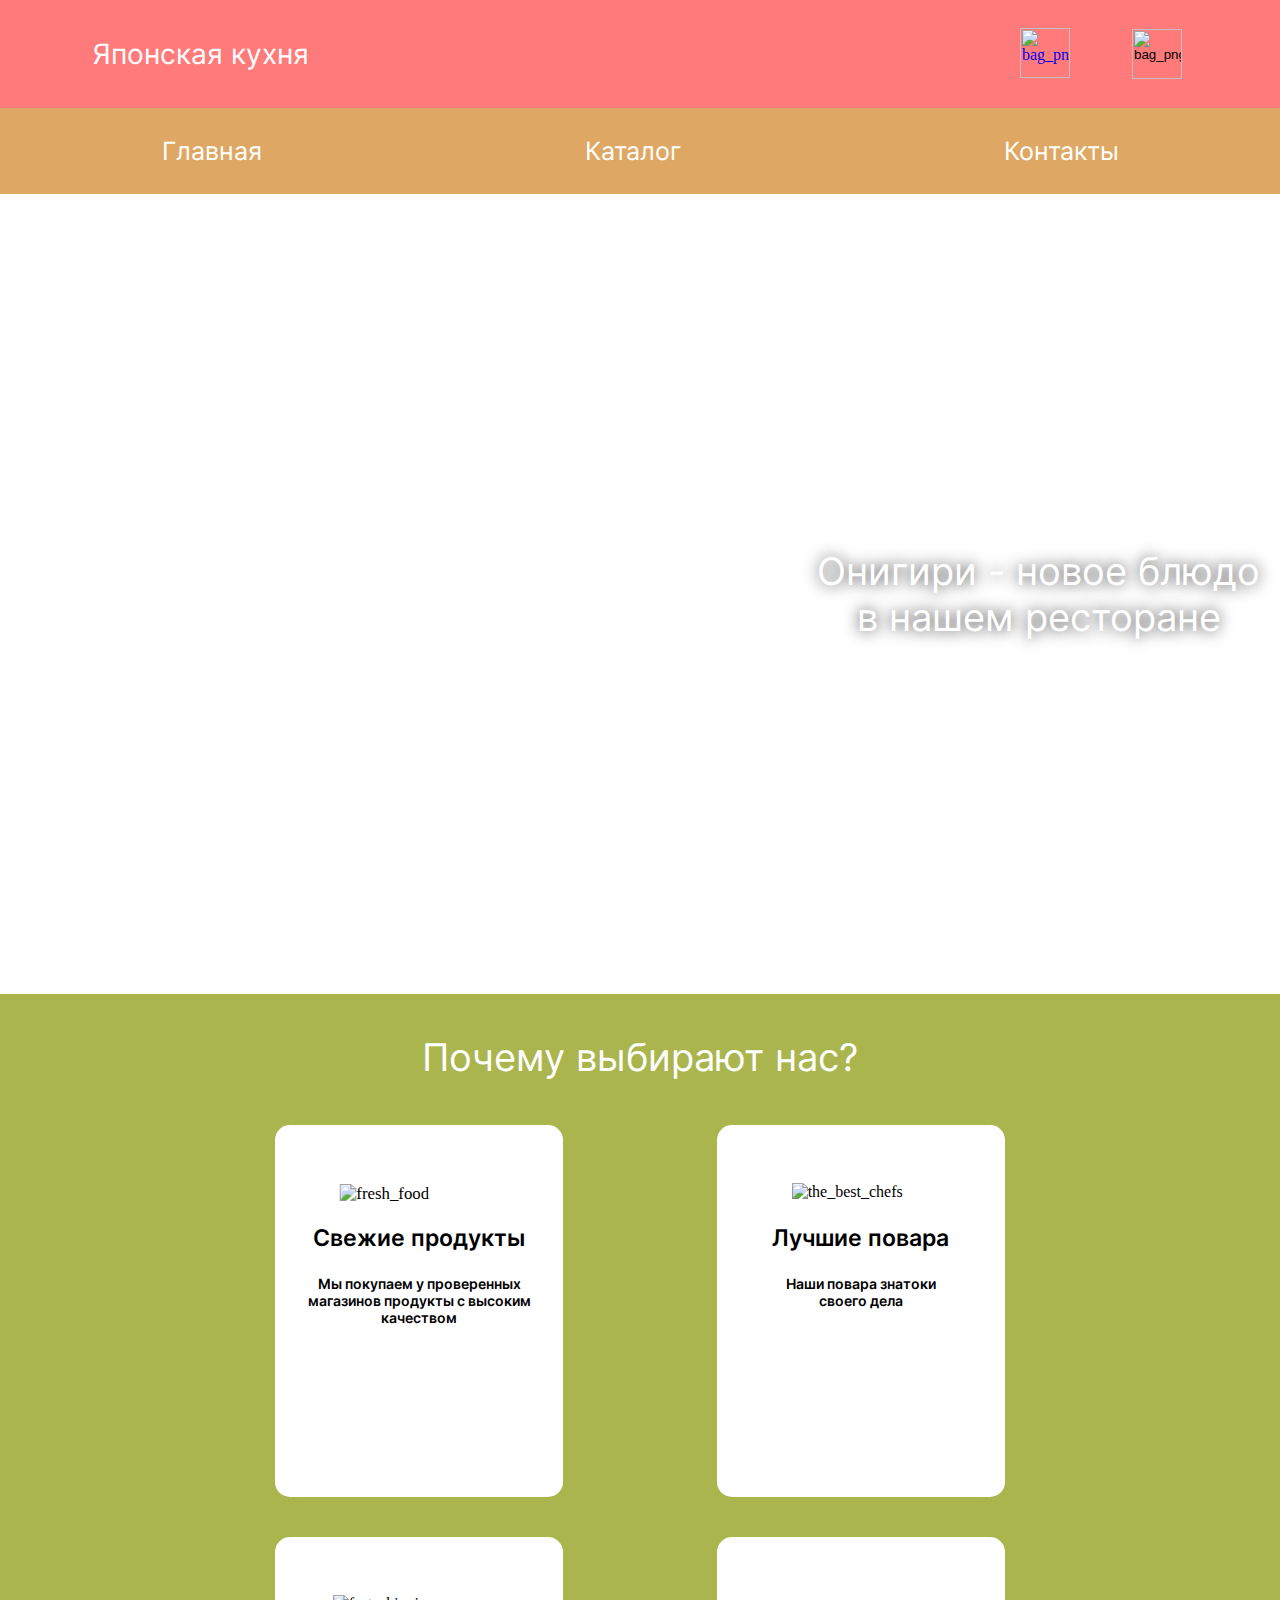
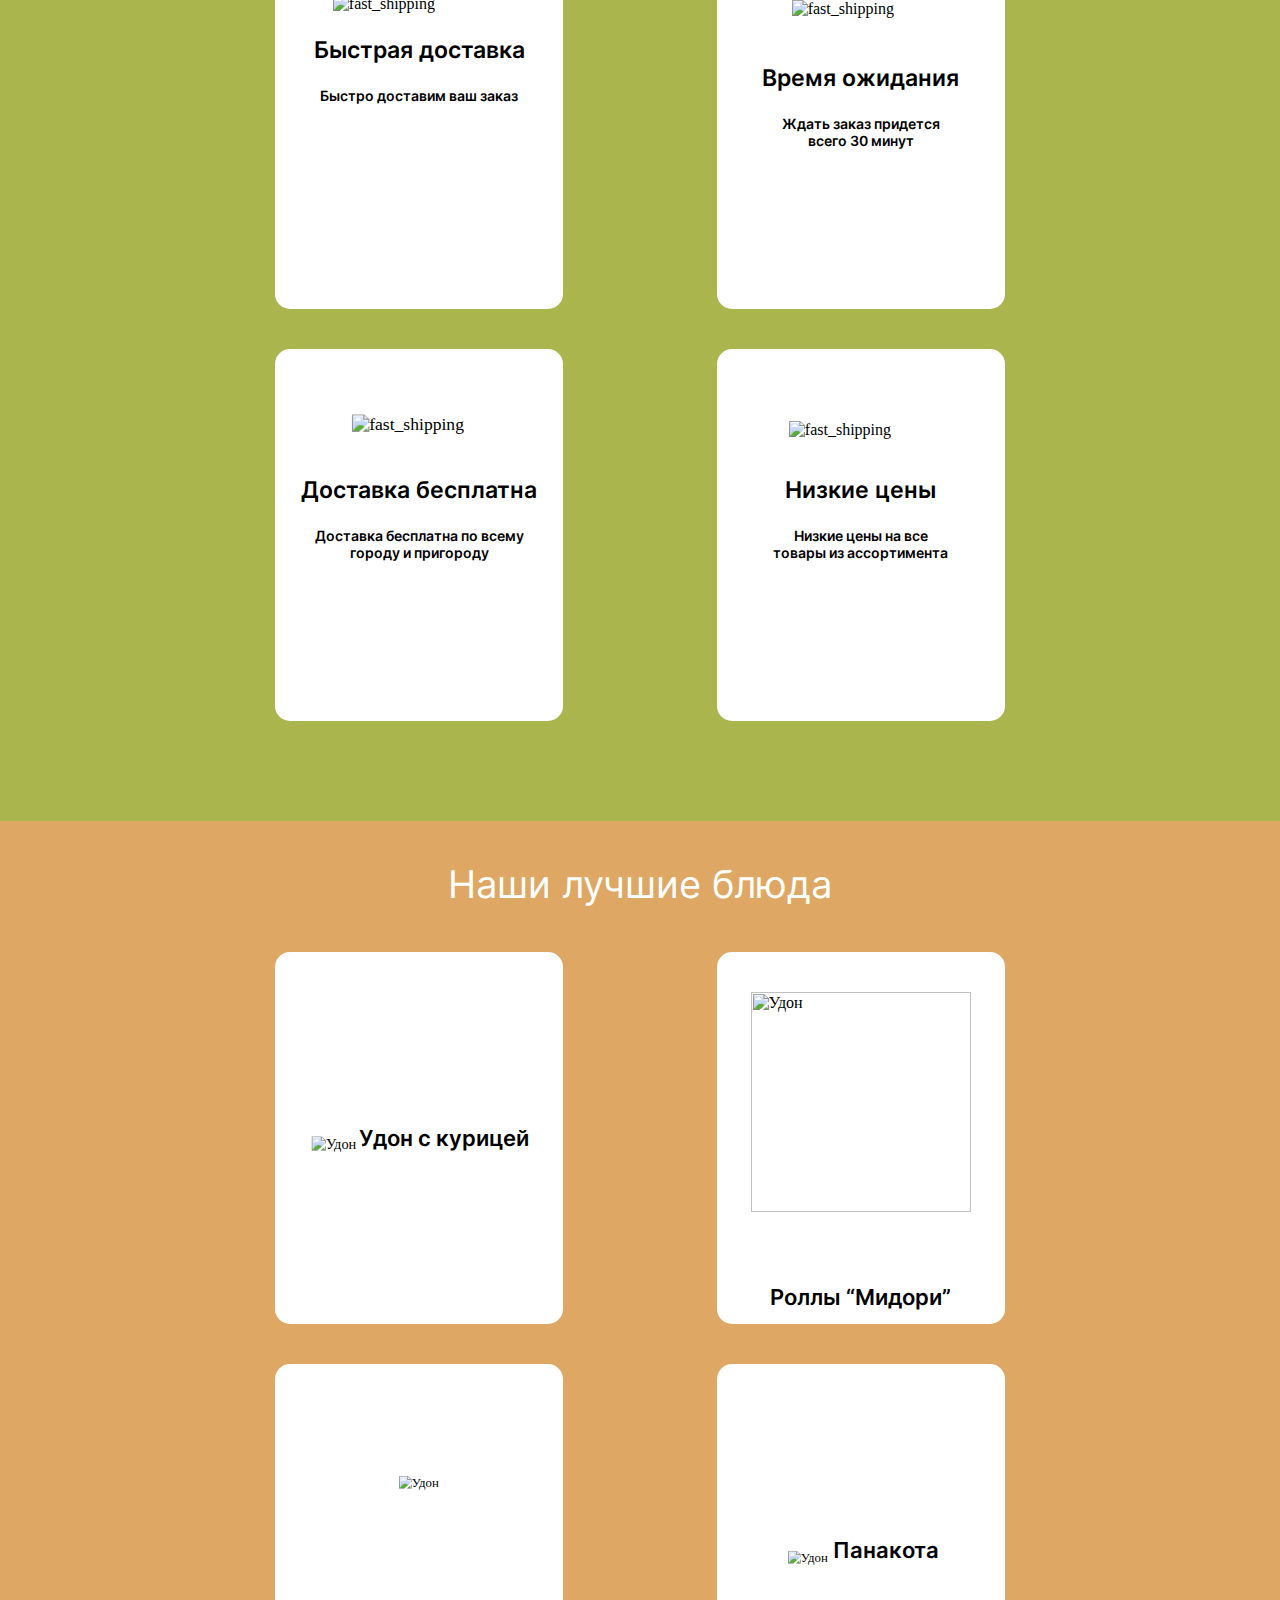
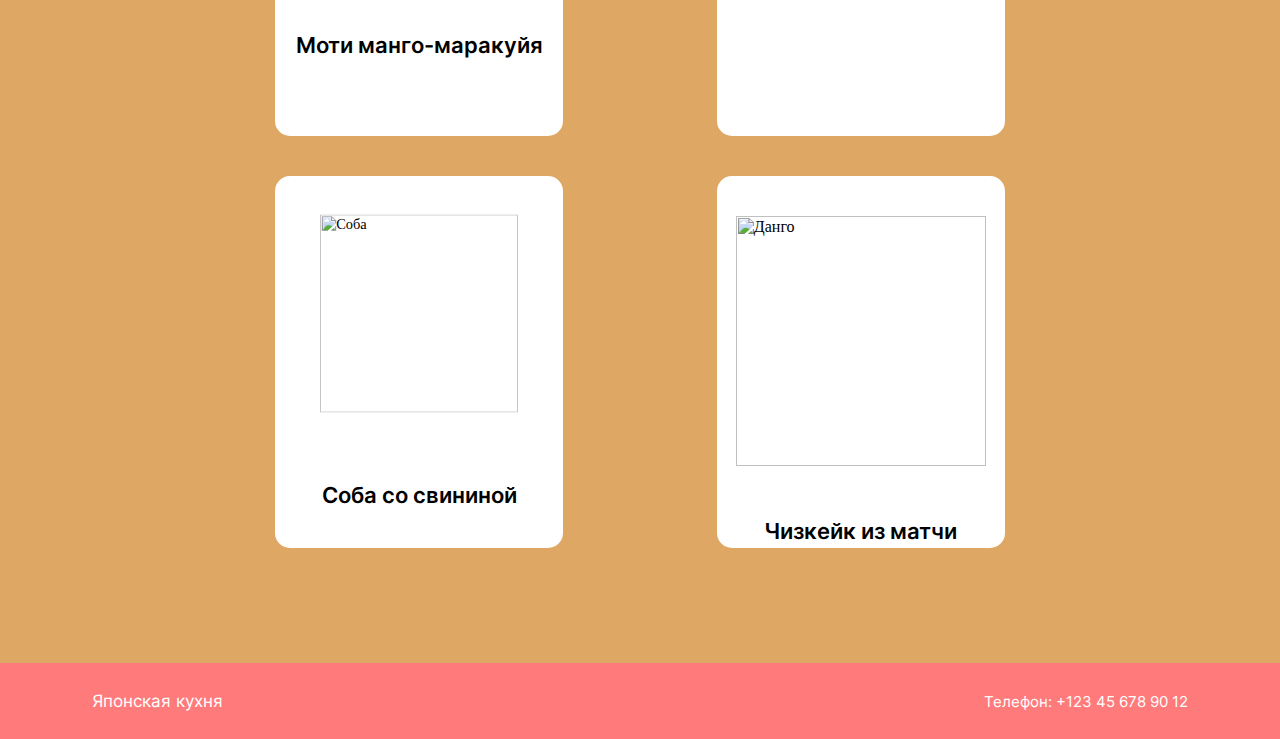
==== index.html @ 6968b6cb "Add files via upload" ====
<html lang="ru">

<head>
    <meta charset="UTF-8">
    <meta name="viewport" content="width=device-width, initial-scale=1">
    <title>Главная</title>
    <link rel="stylesheet" href="index.css">
    <link rel="stylesheet" href="header.css">
    <link rel="stylesheet" href="footer.css">
    <link rel="stylesheet" href="slider.css">
    <link rel="stylesheet" href="fonts.css">
    <link rel="stylesheet" href="lists.css">
    <link rel="stylesheet" href="login.css">
    <link rel="shortcut icon" href="Images/Logotip.png">
</head>

<body>
    <header>
        <div class="shapka">
            <div class="header_left">
                <p>Японская кухня</p>
            </div>
            <div class="header_right" id="head_right">
                <a href="basket.html"><img src="Images/Header/bag.png" alt="bag_png"></a>
                <button id="open" onclick="window.Okno.showModal()"><img src="Images/Header/avatar.png" alt="bag_png"></button>
            </div>
        </div>
    </header>

    <dialog id="Okno">
        <div class="dialog">
            <p class="heading">Авторизация</p>
            <p class="text">Имя</p>
            <input type="text" id="name">
            <p class="text">Телефон</p>
            <input type="tel" id="phone" maxlength="13">
            <p class="text">Адрес</p>
            <input type="text" id="address">
            <button class="log" id="log_in">Авторизоваться</button>
            <button class="exit" id="exit" onclick="window.Okno.close()">Закрыть</button>
        </div>
    </dialog>

    <dialog id="Login">
        <div class="dialog2">
            <p class="heading">Ваши данные</p>
            <p class="text">Имя</p>
            <input type="text" id="user_name" disabled>
            <p class="text">Телефон</p>
            <input type="tel" id="user_phone" disabled>
            <p class="text">Адрес</p>
            <input type="text" id="user_address" disabled>
            <button class="log" id="unlog">Выйти из аккаунта</button>
            <button class="exit" onclick="window.Login.close()">Закрыть</button>
        </div>
    </dialog>

    <section class="lists">
        <a href="index.html">Главная</a>
        <a href="catalog.html">Каталог</a>
        <a href="contacts.html">Контакты</a>
    </section>

    <section class="section_one">
        <div class="div_background">
            <p>Онигири - новое блюдо <br> в нашем ресторане</p>
        </div>
    </section>

    <section class="section_two">
        <div class="why_we">
            <p>Почему выбирают нас?</p>
        </div>
        <div class="quality">
            <div class="fresh_food">
                <img src="Images/Main/fresh food.png" alt="fresh_food">
                <p class="h">Свежие продукты</p>
                <p class="description">Мы покупаем у проверенных <br> магазинов продукты с высоким <br> качеством </p>
            </div>
            <div class="the_best_chefs">
                <img src="Images/Main/the best chefs.png" alt="the_best_chefs">
                <p class="h">Лучшие повара</p>
                <p class="description">Наши повара знатоки <br> своего дела</p>
            </div>
            <div class="fast_shipping">
                <img src="Images/Main/fast shipping.png" alt="fast_shipping">
                <p class="h">Быстрая доставка</p>
                <p class="description">Быстро доставим ваш заказ</p>
            </div>
            <div class="time">
                <img src="Images/Main/time.png" alt="fast_shipping">
                <p class="h">Время ожидания</p>
                <p class="description">Ждать заказ придется <br>всего 30 минут</p>
            </div>
            <div class="free">
                <img src="Images/Main/free.png" alt="fast_shipping">
                <p class="h">Доставка бесплатна</p>
                <p class="description">Доставка бесплатна по всему <br> городу и пригороду</p>
            </div>
            <div class="money">
                <img src="Images/Main/money.png" alt="fast_shipping">
                <p class="h">Низкие цены</p>
                <p class="description">Низкие цены на все <br> товары из ассортимента</p>
            </div>
        </div>
    </section>

    <section class="section_three">
        <div class="the_best_dishes">
            <p>Наши лучшие блюда</p>
        </div>
        <div class="menu">
            <div class="div">
                <div class="udon">
                    <img src="Images/Catalog/Udon/2.png" alt="Удон">
                    <p>Удон с курицей</p>
                </div>
                <div class="rolls">
                    <img src="Images/Catalog/Sushi/1.png" alt="Удон">
                    <p>Роллы “Мидори”</p>
                </div>
                <div class="moti">
                    <img src="Images/Catalog/Desserts/2.png" alt="Удон">
                    <p>Моти манго-маракуйя</p>
                </div>
                <div class="panakota">
                    <img src="Images/Catalog/Desserts/6.png" alt="Удон">
                    <p>Панакота</p>
                </div>
                <div class="soba">
                    <img src="Images/Catalog/Soba/3.png" alt="Соба">
                    <p>Соба со свининой</p>
                </div>
                <div class="dango">
                    <img src="Images/Catalog/Desserts/1.png" alt="Данго">
                    <p>Чизкейк из матчи</p>
                </div>
            </div>
        </div>
    </section>

    <footer>
        <div class="podval">
            <div class="footer_left">
                <p>Японская кухня</p>
            </div>
            <div class="footer_right">
                <p>Телефон: +123 45 678 90 12</p>
            </div>
        </div>
    </footer>

    <script src="login.js"></script>
</body>

</html>
---- index.css ----
body {
    margin: 0%;
}

.section_one {
    width: auto;
    height: auto;
}

.div_background {
    background: url(Images/Main/First\ photo.jpg);
    background-size: cover;
    background-repeat: no-repeat;
    background-position: center;
    height: 800px;
    display: flex;
    justify-content: end;
    align-items: center;
    p {
        margin: 20px;
        padding-right: 90px;
        color: white;
        font-size: 38px;
        font-family: Inter-Regular;
        text-align: center;
        text-shadow: 0px 0px 15px rgb(44, 44, 44);
    }
}

.section_two {
    background: #AAB54E;
    width: auto;
    height: auto;
    display: grid;
}

.why_we {
    p {
        margin: 20px;
        padding-top: 20px;
        color: white;
        font-size: 38px;
        font-family: Inter-Regular;
        text-align: center;
    }
}

.quality {
    margin: auto;
    width: 69%;
    flex-shrink: 0;
    display: flex;
    align-items: center;
    flex-wrap: wrap;
    justify-content: space-around;
    padding-bottom: 80px;
    padding-top: 5px;
    div {
        margin: 20px;
        width: 288px;
        height: 372px;
        flex-shrink: 0;
        border-radius: 15px;
        background: #FFF;
        .h {
            text-align: center;
            font-size: 23px;
            font-family: Inter-SemoBold;
        }
        .description {
            text-align: center;
            font-size: 14px;
            font-family: Inter-SemoBold;
        }
    }
}

.fresh_food {
    img {
        padding-left: 22.6%;
        padding-top: 20%;
        transform: scale(1.05);
    }
}

.the_best_chefs {
    img {
        padding-left: 26%;
        padding-top: 20%;
        transform: scale(1);
    }
}

.fast_shipping {
    img {
        padding-left: 20%;
        padding-top: 20%;
        transform: scale(1);
    }
}

.time {
    img {
        padding-left: 26%;
        padding-top: 22%;
        transform: scale(1);
    }
    .h {
        padding-top: 8%;
    }
}

.free {
    img {
        padding-left: 27%;
        padding-top: 22%;
        transform: scale(1.1);
    }
    .h {
        padding-top: 8%;
    }
}

.money {
    img {
        padding-left: 25%;
        padding-top: 25%;
        transform: scale(1);
    }
    .h {
        padding-top: 5%;
    }
}

.section_three {
    background: #DEA864;
    width: auto;
    height: auto;
    display: grid;
}

.the_best_dishes {
    p {
        margin: 20px;
        padding-top: 20px;
        color: white;
        font-size: 38px;
        font-family: Inter-Regular;
        text-align: center;
    }
}

.menu {
    margin: auto;
    width: 69%;
    padding-bottom: 80px;
    padding-top: 5px;
}

.div {
    flex-shrink: 0;
    display: flex;
    align-items: center;
    flex-wrap: wrap;
    justify-content: space-around;
    padding-bottom: 15px;
    div {
        margin: 20px;
        width: 288px;
        height: 372px;
        flex-shrink: 0;
        border-radius: 15px;
        background: #FFF;
        display: flex;
        align-items: center;
        flex-wrap: wrap;
        justify-content: center;
    }
    p {
        color: #000;
        font-size: 22px;
        font-family: Inter-SemoBold;
        text-align: center;
        font-weight: 500px;
    }
}

.udon {
    img {
        transform: scale(0.9);
        padding-top: 5%;
    }
}

.rolls {
    img {
        width: 220px;
        padding-bottom: 50px;
        padding-top: 40px;
    }
}

.moti {
    img {
        transform: scale(0.8);
        padding-top: 60px;
    }
}

.panakota {
    img {
        transform: scale(0.8);
        padding-top: 20px;
    }
}

.soba {
    img {
        transform: scale(0.9);
        padding-top: 10px;
        width: 220px;
    }
}

.dango {
    img {
        width: 250px;
        padding-bottom: 30px;
        padding-top: 40px;
    }
}

.sushi {
    img {
        transform: scale(0.8);
        padding-top: 50px;
    }
}

@media screen and (min-width: 320px) and (max-width: 1800px) {
    .div_background {
        p {
            padding-right: 0px;
        }
    }
}

@media screen and (min-width:1920px) {
    .div,
    .quality {
        display: grid;
        grid-template-columns: repeat(3, 290px);
        justify-content: space-around;
        padding-bottom: 15px;
        flex-wrap: wrap;
    }
}
---- header.css ----
header{
    background: #FF7B7B;
    width: auto;
    height: auto;
    display: flex;
    flex-shrink: 0;
    justify-content: center;
    align-items: center;
}
.shapka{
    width: 90%;
    display: flex;
    flex-shrink: 0;
    button{
        background-color: transparent;
        border: none;
        outline-style: none;
    }
}
.header_left{
    margin: auto;
    display: flex;
    flex-shrink: 0;
    width: 50%;
    justify-content: start;
    p{
        margin: 20px;
        color: white;
        font-size: 28px;
        font-family: Inter-Regular;
        padding: 8px;
    }
}
.header_right{
    width: 50%;
    margin: auto;
    display: flex;
    flex-shrink: 0;
    justify-content: end;
    img{
        width: 50px;
        height: 50px;
        padding: 8px;
        margin: 20px;
    }
}
---- footer.css ----
footer{
    background: #FF7B7B;
    width: auto;
    height: auto;
    display: flex;
    flex-shrink: 0;
    justify-content: center;
    align-items: center;
}
.podval{
    width: 90%;
    display: flex;
    flex-shrink: 0;
}
.footer_left{
    margin: auto;
    display: flex;
    flex-shrink: 0;
    width: 50%;
    justify-content: start;
    p{
        margin: 20px;
        color: white;
        font-size: 17px;
        font-family: Inter-Regular;
        padding: 8px;
    }
}
.footer_right{
    margin: auto;
    display: flex;
    flex-shrink: 0;
    width: 50%;
    justify-content: end;
    p{
        margin: 20px;
        color: white;
        font-size: 15px;
        font-family: Inter-Regular;
        padding: 8px;
    }
}
---- slider.css ----
::-webkit-scrollbar {
    width: 19px;
}

::-webkit-scrollbar-track {
    background: #ffffff;
}

::-webkit-scrollbar-thumb {
    background: #b9b9b9;
}

::-webkit-scrollbar-thumb:active {
    background: #949494;
}
---- fonts.css ----
@font-face {
    font-family: Inter-Regular;
    src: url(Fonts/Inter-Regular.ttf);
}
@font-face {
    font-family: Inter-SemoBold;
    src: url(Fonts/Inter-SemiBold.ttf);
}
---- lists.css ----
.lists{
    margin: auto;
    display: flex;
    flex-shrink: 0;
    justify-content: space-around;
    background-color: DEA864;
    a{
        margin: 20px;
        color: white;
        font-size: 25px;
        font-family: Inter-Regular;
        padding: 8px;
        text-decoration: none;
    } 
}
---- login.css ----
dialog{
    padding: 0px;
    border: none;
    background-color: transparent;
    outline-style: none;
}
.dialog{
    width: 350px;
    height: 450px;
    display: flex;
    flex-wrap: wrap;
    flex-direction: column;
    justify-content: center;
    align-content: center;
    align-items: center;
    border: none;
    border-radius: 20px;
    background: #FF7B7B;
    input{
        border: none;
        border-radius: 5px;
        width: 250px;
        height: 30px;
        text-align: justify;
        outline-style: none;

        color: black;
        background-color: white;
        font-family: Inter-SemoBold;
        font-size: 12px;
        padding-left: 8px;
    }
}

.dialog2{
    width: 350px;
    height: 450px;
    display: flex;
    flex-wrap: wrap;
    flex-direction: column;
    justify-content: center;
    align-content: center;
    align-items: center;
    border: none;
    border-radius: 20px;
    background: #AAB54E;

    input:disabled{
        border: none;
        border-radius: 5px;
        width: 250px;
        height: 30px;
        text-align: justify;
        outline-style: none;

        color: black;
        background-color: white;
        font-family: Inter-SemoBold;
        font-size: 12px;
        padding-left: 8px;
    }
}

.heading{
    color: white;
    font-size: 28px;
    font-family: Inter-Regular;
    margin: 10px;
}
.text{
    text-align: center;
    color: white;
    font-size: 12.5px;
    font-family: Inter-SemoBold;
    margin: 15px;
}
.log{
    width: 150px;
    height: 35px;
    border-radius: 8px;
    background-color: white;
    border: none;
    color: black;
    font-size: 11.5px;
    font-family: Inter-SemoBold;
    margin: 20px;
    outline-style: none;
}
.log:active{
    background-color: rgb(214, 214, 214);
}
.exit{
    width: 80px;
    height: 35px;
    border-radius: 8px;
    background-color: white;
    border: none;
    color: black;
    font-size: 11.5px;
    font-family: Inter-SemoBold;
    outline-style: none;
}
.exit:active{
    background-color: rgb(214, 214, 214);
}
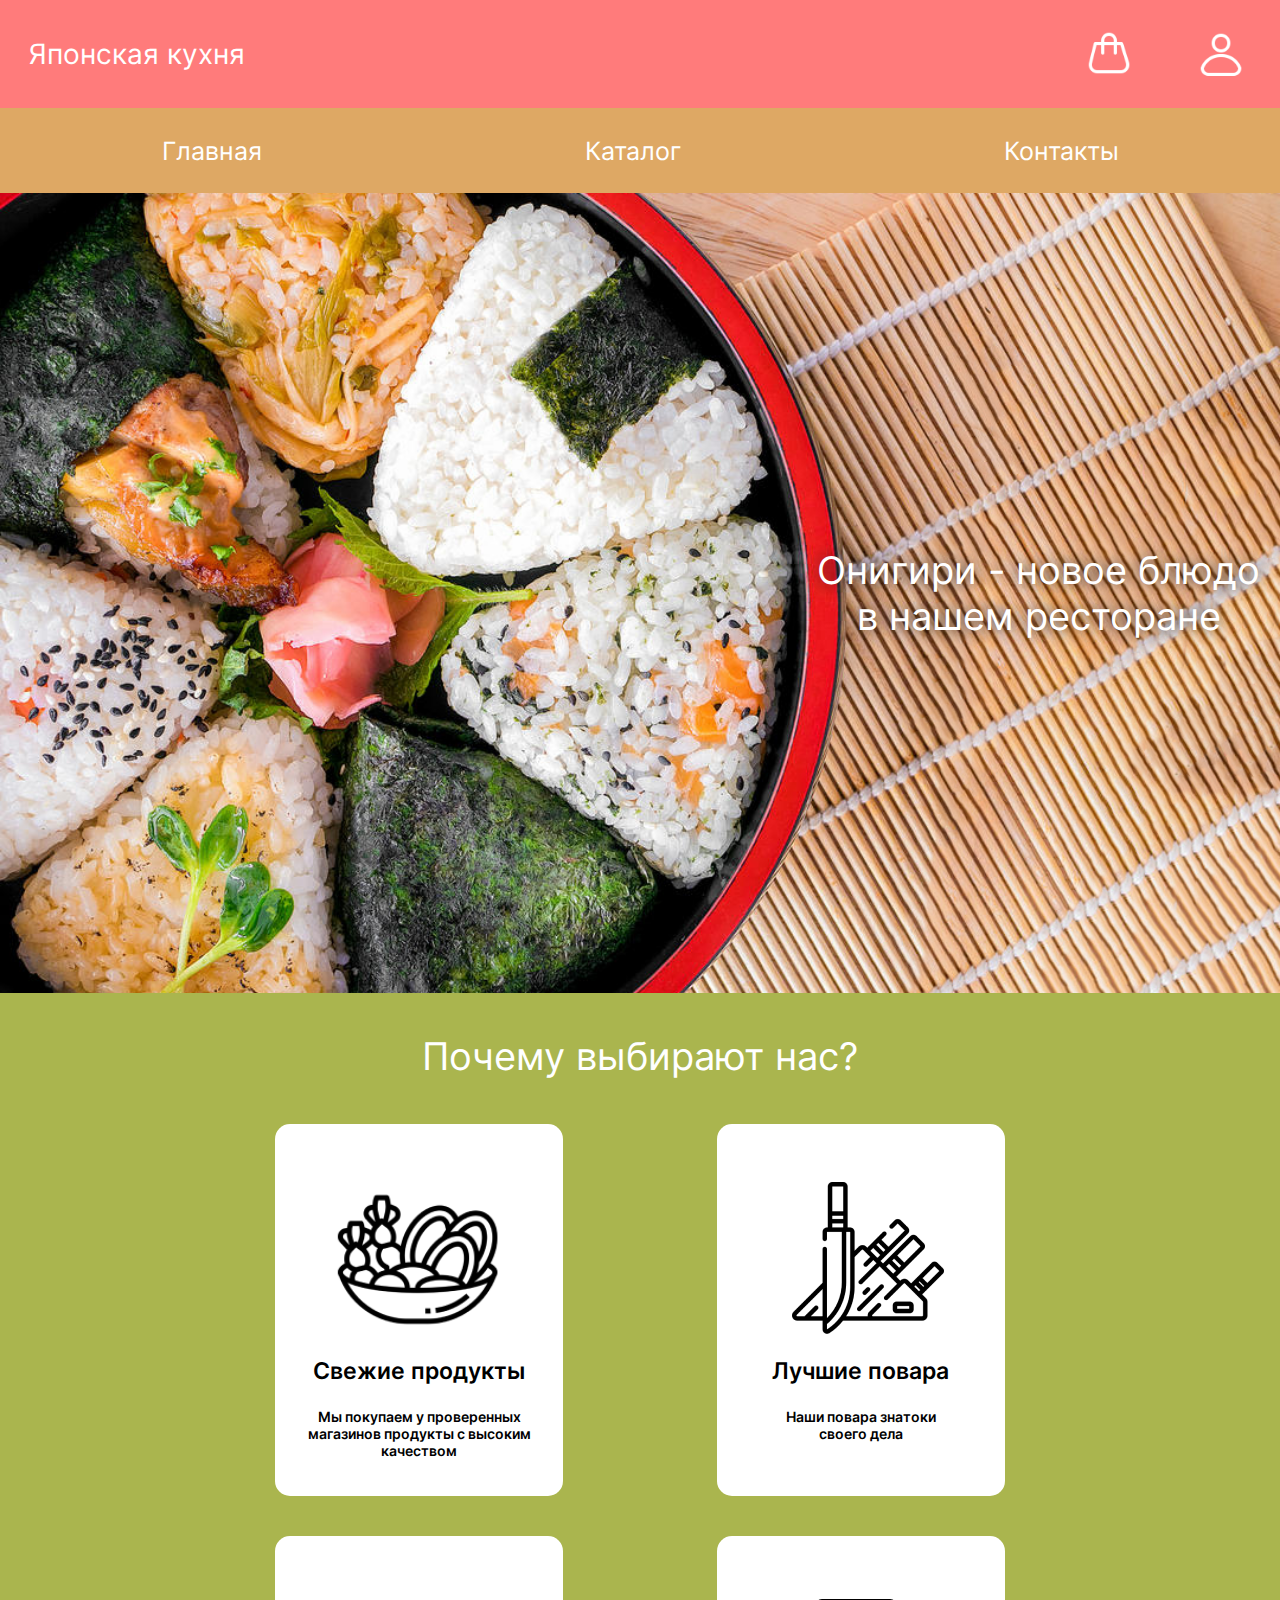
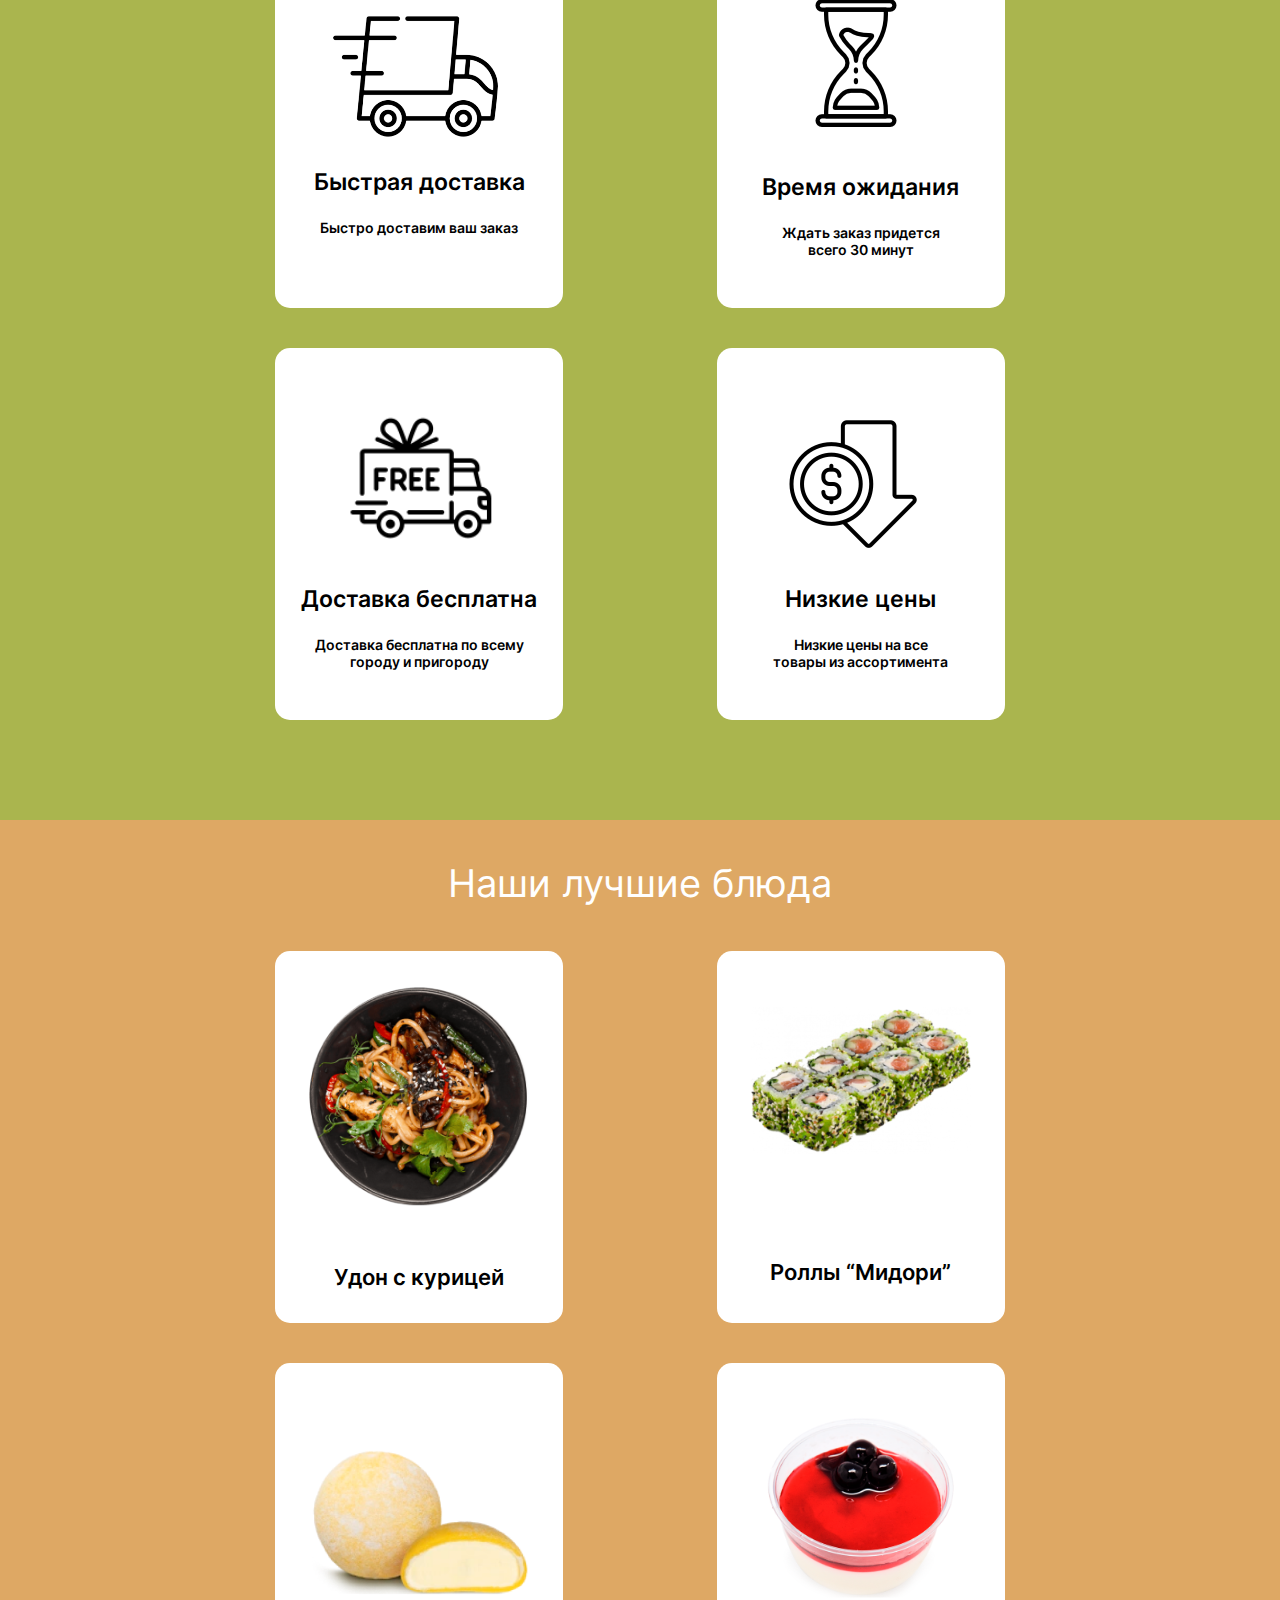
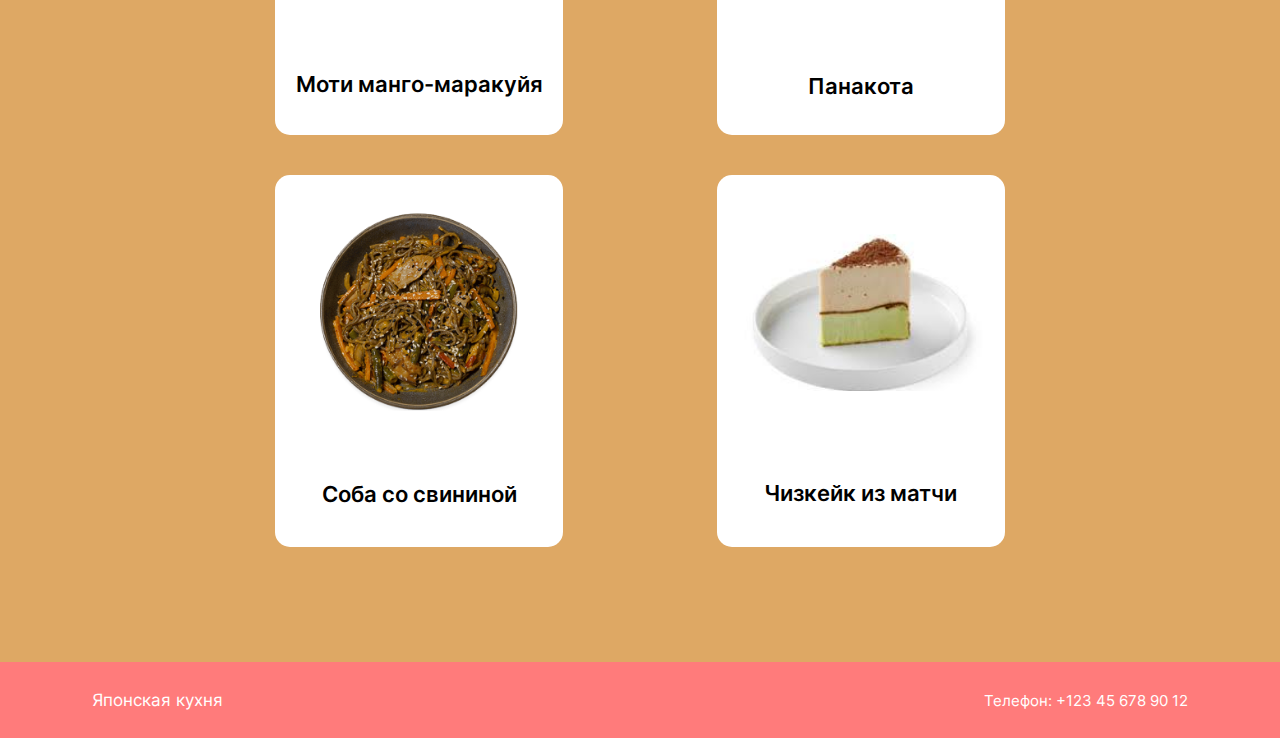
==== commit 2f6e5c52: "Add files via upload" ====
--- a/index.html
+++ b/index.html
@@ -12,6 +12,7 @@
     <link rel="stylesheet" href="lists.css">
     <link rel="stylesheet" href="login.css">
     <link rel="shortcut icon" href="Images/Logotip.png">
+    <script src="jquery-3.7.1.min.js"></script>
 </head>
 
 <body>
@@ -56,9 +57,20 @@
     </dialog>
 
     <section class="lists">
-        <a href="index.html">Главная</a>
-        <a href="catalog.html">Каталог</a>
-        <a href="contacts.html">Контакты</a>
+        <div class="list">
+            <img src="Images/menu.png" alt="menu" id="toggle">
+        </div>
+        <div class="toggle">
+            <div class="list mainList">
+                <a href="index.html">Главная</a>
+            </div>
+            <div class="list catalogList">
+                <a href="catalog.html">Каталог</a>
+            </div>
+            <div class="list">
+                <a href="contacts.html">Контакты</a>
+            </div>
+        </div>
     </section>
 
     <section class="section_one">
@@ -149,7 +161,7 @@
             </div>
         </div>
     </footer>
-
+    <script src="lists.js"></script>
     <script src="login.js"></script>
 </body>
 
--- a/header.css
+++ b/header.css
@@ -1,4 +1,4 @@
-header{
+header {
     background: #FF7B7B;
     width: auto;
     height: auto;
@@ -7,23 +7,25 @@
     justify-content: center;
     align-items: center;
 }
-.shapka{
-    width: 90%;
+
+.shapka {
+    width: 100%;
     display: flex;
     flex-shrink: 0;
-    button{
+    button {
         background-color: transparent;
         border: none;
         outline-style: none;
     }
 }
-.header_left{
+
+.header_left {
     margin: auto;
     display: flex;
     flex-shrink: 0;
     width: 50%;
     justify-content: start;
-    p{
+    p {
         margin: 20px;
         color: white;
         font-size: 28px;
@@ -31,16 +33,46 @@
         padding: 8px;
     }
 }
-.header_right{
+
+.header_right {
     width: 50%;
     margin: auto;
     display: flex;
     flex-shrink: 0;
     justify-content: end;
-    img{
+    img {
         width: 50px;
         height: 50px;
         padding: 8px;
         margin: 20px;
     }
+}
+
+@media screen and (min-width: 320px) and (max-width: 480px) {
+    .header_left {
+        margin: auto;
+        display: flex;
+        flex-shrink: 0;
+        width: 60%;
+        justify-content: start;
+        p {
+            color: white;
+            font-size: 28px;
+            font-family: Inter-Regular;
+            padding: 8px;
+        }
+    }
+    .header_right {
+        width: 40%;
+        margin: auto;
+        display: flex;
+        flex-shrink: 0;
+        justify-content: end;
+        img {
+            width: 50px;
+            height: 50px;
+            padding: 8px;
+            margin: 20px;
+        }
+    }
 }--- a/lists.css
+++ b/lists.css
@@ -1,15 +1,109 @@
-.lists{
+/* .lists {
     margin: auto;
     display: flex;
     flex-shrink: 0;
+    height: 85px;
     justify-content: space-around;
     background-color: DEA864;
-    a{
+    div {
+        display: flex;
+        flex-direction: row;
+        align-items: center;
+        justify-content: center;
+        a {
+            margin: 20px;
+            color: white;
+            font-size: 25px;
+            font-family: Inter-Regular;
+            padding: 8px;
+            text-decoration: none;
+        }
+    }
+} */
+
+.lists {
+    margin: auto;
+    display: flex;
+    flex-shrink: 0;
+    background-color: DEA864;
+    height: 85px;
+}
+
+.toggle {
+    display: flex;
+    flex-direction: row;
+    align-items: flex-start;
+    justify-content: space-around;
+    width: 100%;
+}
+
+.list {
+    display: flex;
+    flex-direction: row;
+    align-items: center;
+    justify-content: center;
+    a {
         margin: 20px;
         color: white;
         font-size: 25px;
         font-family: Inter-Regular;
         padding: 8px;
         text-decoration: none;
-    } 
+    }
+    img {
+        display: none;
+        width: 45px;
+        height: 50px;
+        padding: 0;
+        margin: 20px;
+        padding: 8px;
+    }
+}
+
+@media screen and (min-width: 320px) and (max-width: 480px) {
+    .lists {
+        margin: auto;
+        display: flex;
+        flex-shrink: 0;
+        flex-direction: column;
+        justify-content: start;
+        align-items: flex-start;
+        background-color: DEA864;
+        height: auto;
+    }
+    .toggle {
+        display: flex;
+        flex-direction: column;
+        align-items: flex-start;
+        justify-content: center;
+    }
+    .list {
+        display: flex;
+        justify-content: flex-start;
+        height: 85px;
+        width: 100%;
+        a {
+            margin: 20px;
+            color: white;
+            font-size: 25px;
+            font-family: Inter-Regular;
+            padding: 8px;
+            text-decoration: none;
+        }
+        img {
+            display: block;
+            width: 45px;
+            height: 50px;
+            padding: 0;
+            margin: 20px;
+            padding: 8px;
+        }
+    }
+    .catalogList {
+        border-bottom: 0.5px rgb(116, 116, 116) solid;
+        border-top: 0.5px rgb(116, 116, 116) solid;
+    }
+    .mainList {
+        border-top: 0.5px rgb(116, 116, 116) solid;
+    }
 }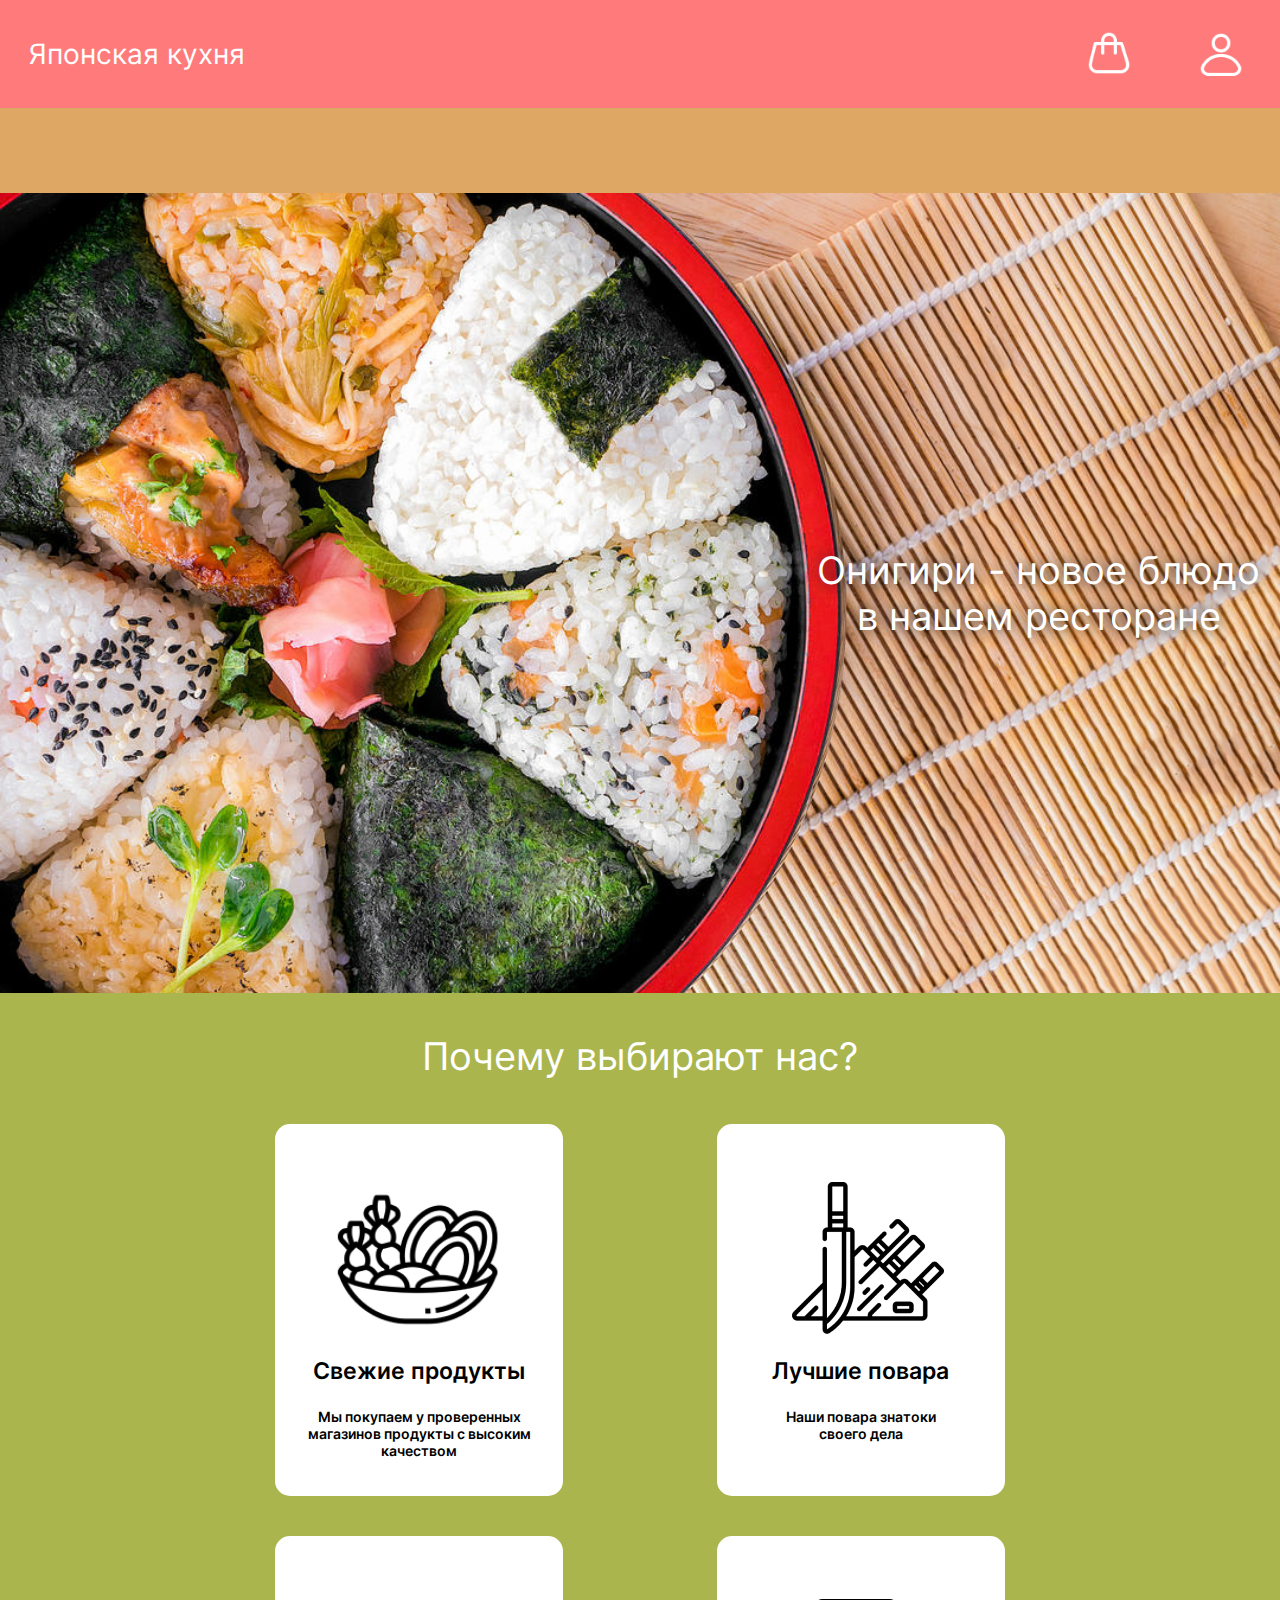
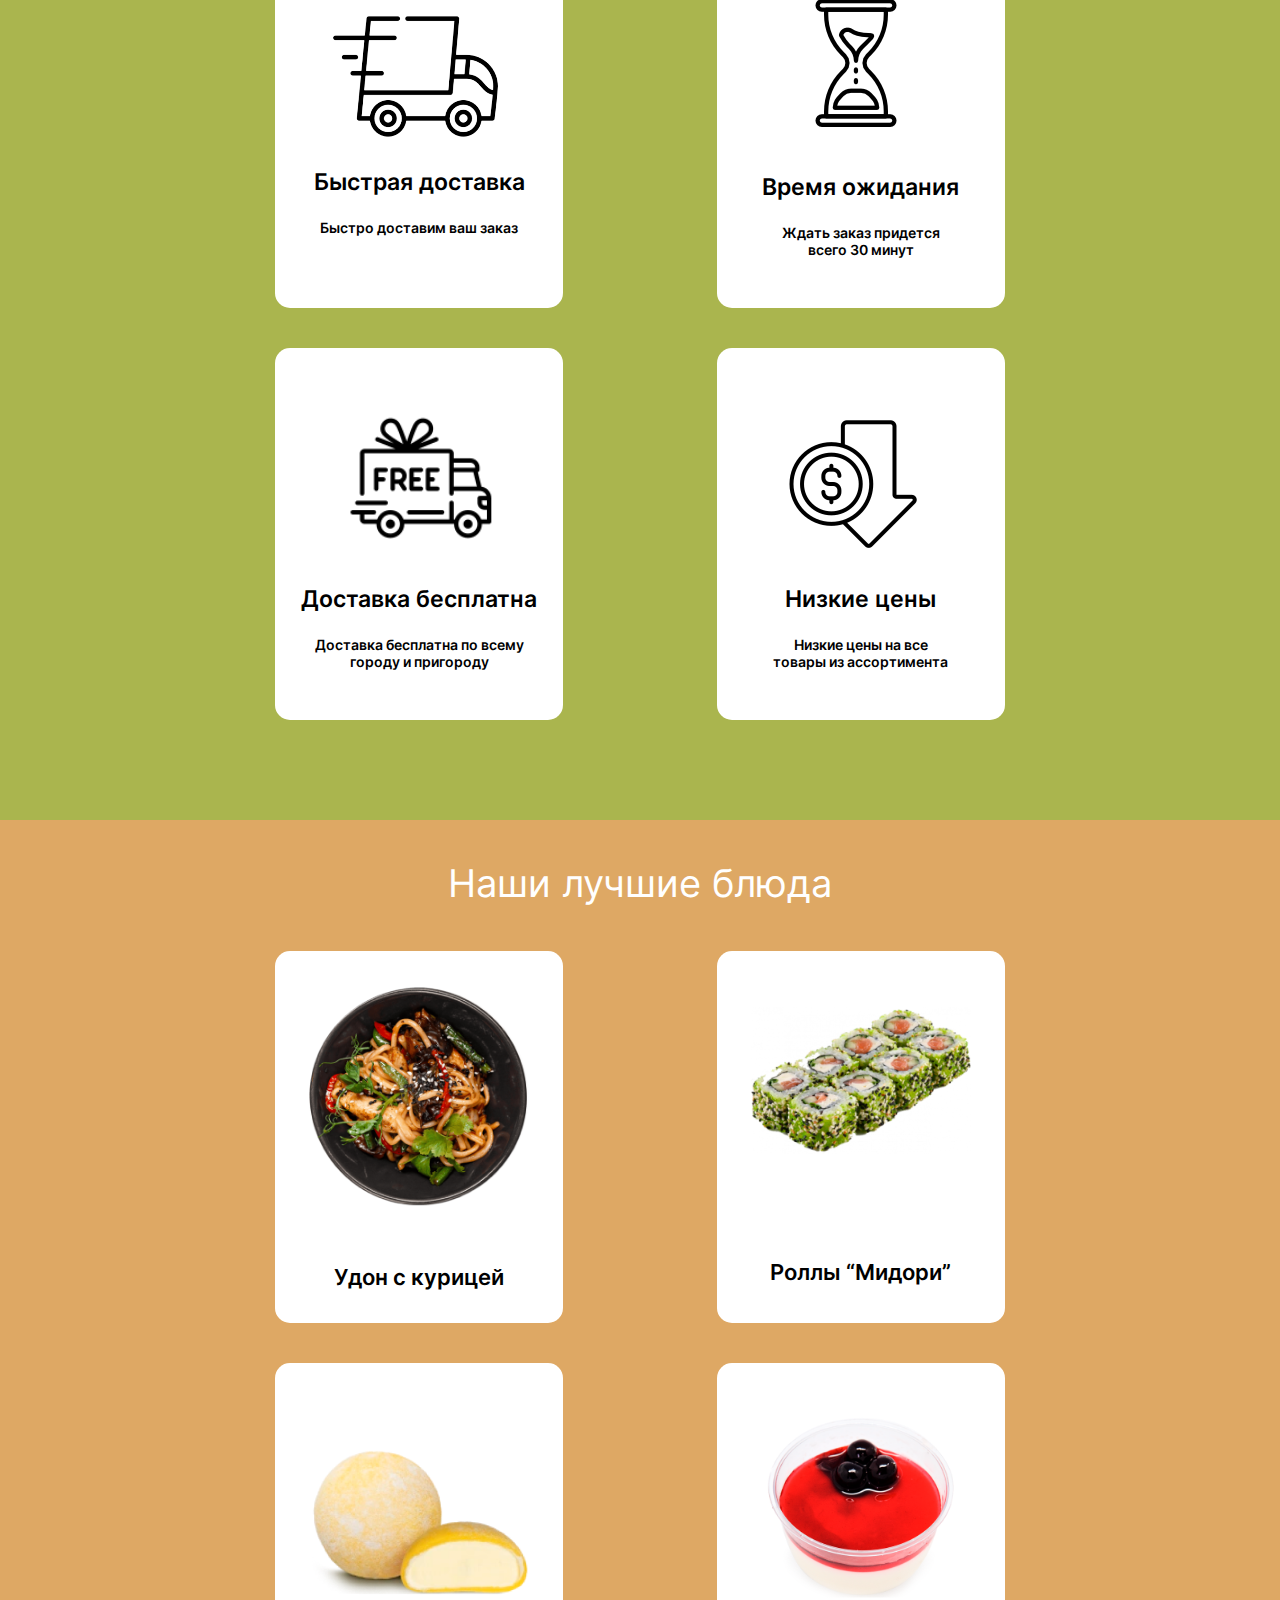
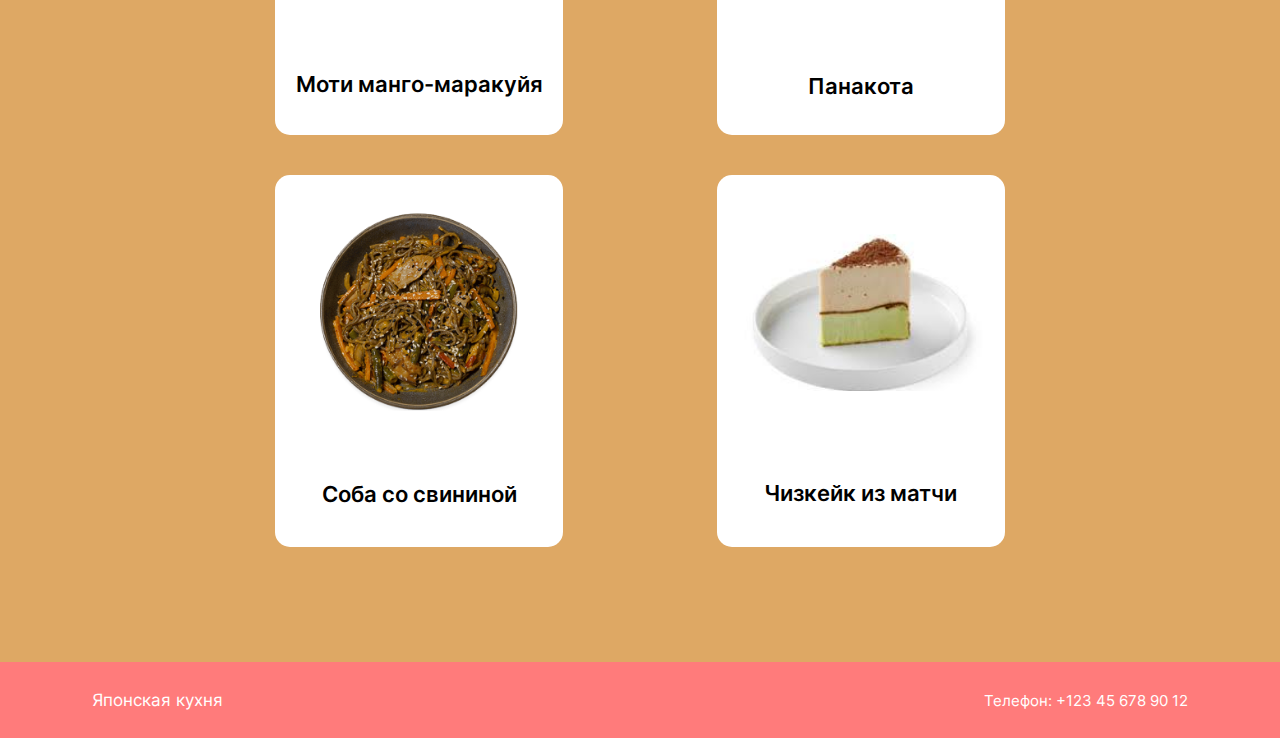
==== commit 21dd8605: "Add files via upload" ====
--- a/index.html
+++ b/index.html
@@ -2,7 +2,7 @@
 
 <head>
     <meta charset="UTF-8">
-    <meta name="viewport" content="width=device-width, initial-scale=1">
+    <meta name="viewport" content="width=device-width, initial-scale=1.0">
     <title>Главная</title>
     <link rel="stylesheet" href="index.css">
     <link rel="stylesheet" href="header.css">
@@ -13,6 +13,8 @@
     <link rel="stylesheet" href="login.css">
     <link rel="shortcut icon" href="Images/Logotip.png">
     <script src="jquery-3.7.1.min.js"></script>
+    <script src="gsap.min.js"></script>
+    <script src="lists.js"></script>
 </head>
 
 <body>
@@ -57,7 +59,7 @@
     </dialog>
 
     <section class="lists">
-        <div class="list">
+        <div class="list static">
             <img src="Images/menu.png" alt="menu" id="toggle">
         </div>
         <div class="toggle">
@@ -161,7 +163,6 @@
             </div>
         </div>
     </footer>
-    <script src="lists.js"></script>
     <script src="login.js"></script>
 </body>
 
--- a/header.css
+++ b/header.css
@@ -6,6 +6,7 @@
     flex-shrink: 0;
     justify-content: center;
     align-items: center;
+    z-index: 1;
 }
 
 .shapka {
--- a/lists.css
+++ b/lists.css
@@ -30,7 +30,7 @@
 }
 
 .toggle {
-    display: flex;
+    display: none;
     flex-direction: row;
     align-items: flex-start;
     justify-content: space-around;
@@ -57,6 +57,7 @@
         padding: 0;
         margin: 20px;
         padding: 8px;
+        transform: rotate(0deg);
     }
 }
 
@@ -68,18 +69,23 @@
         flex-direction: column;
         justify-content: start;
         align-items: flex-start;
-        background-color: DEA864;
         height: auto;
+    }
+    .static {
+        z-index: 1;
     }
     .toggle {
         display: flex;
         flex-direction: column;
         align-items: flex-start;
         justify-content: center;
+        opacity: 0;
+        z-index: 0;
     }
     .list {
         display: flex;
         justify-content: flex-start;
+        background-color: DEA864;
         height: 85px;
         width: 100%;
         a {
@@ -100,10 +106,10 @@
         }
     }
     .catalogList {
-        border-bottom: 0.5px rgb(116, 116, 116) solid;
-        border-top: 0.5px rgb(116, 116, 116) solid;
+        border-bottom: 1px white solid;
+        border-top: 1px white solid;
     }
     .mainList {
-        border-top: 0.5px rgb(116, 116, 116) solid;
+        border-top: 1px white solid;
     }
 }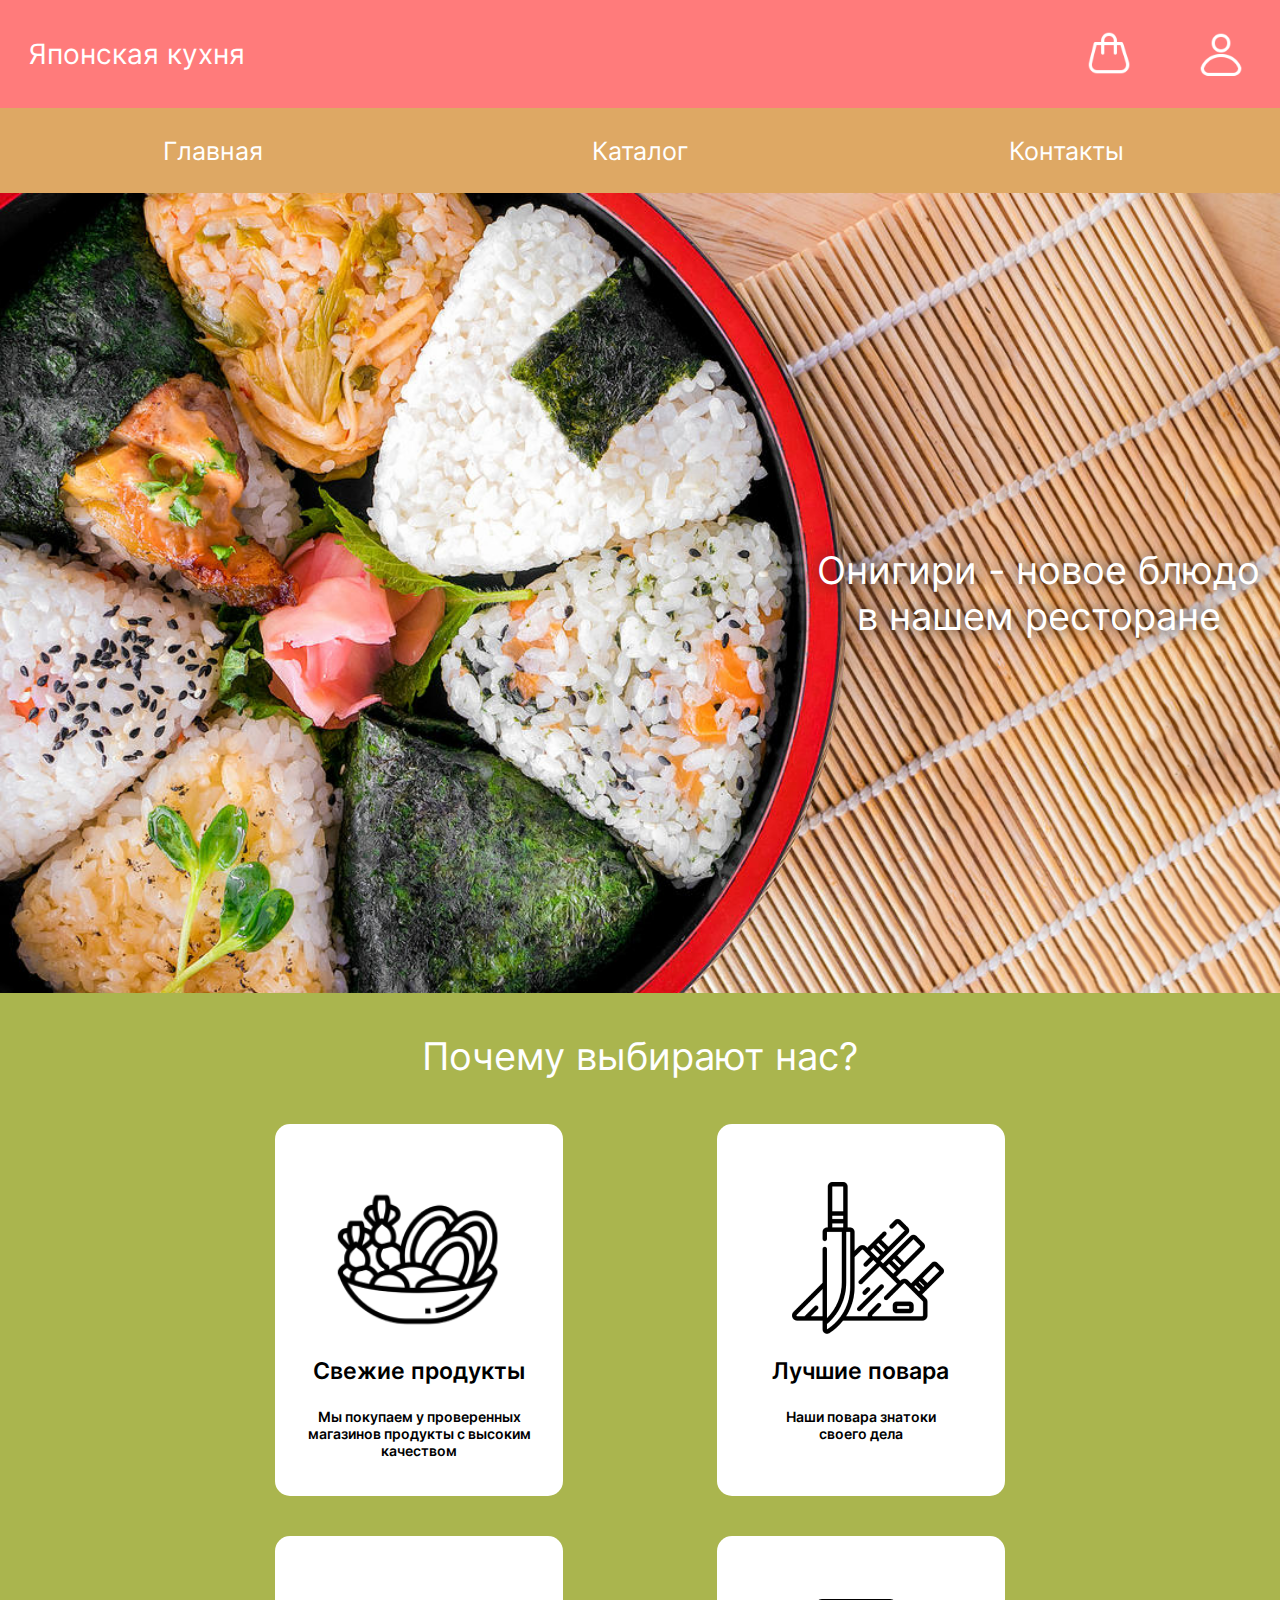
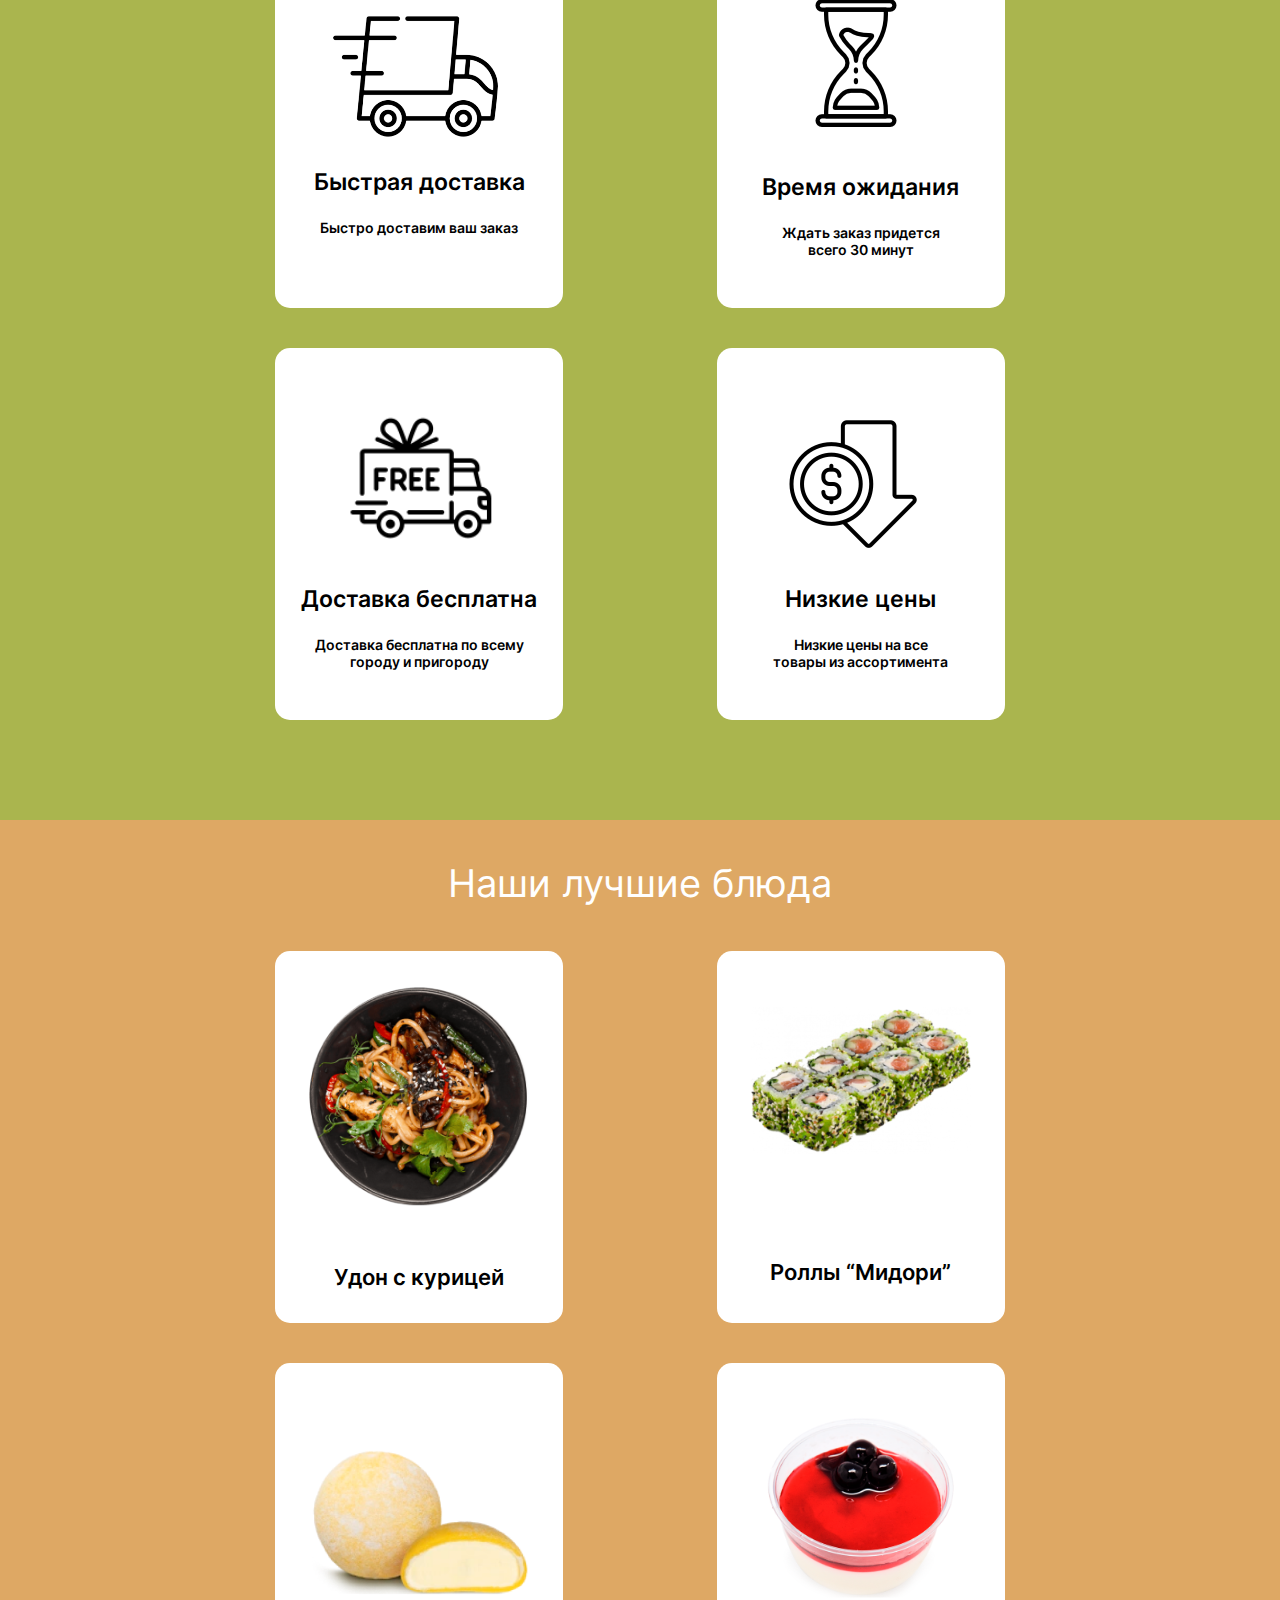
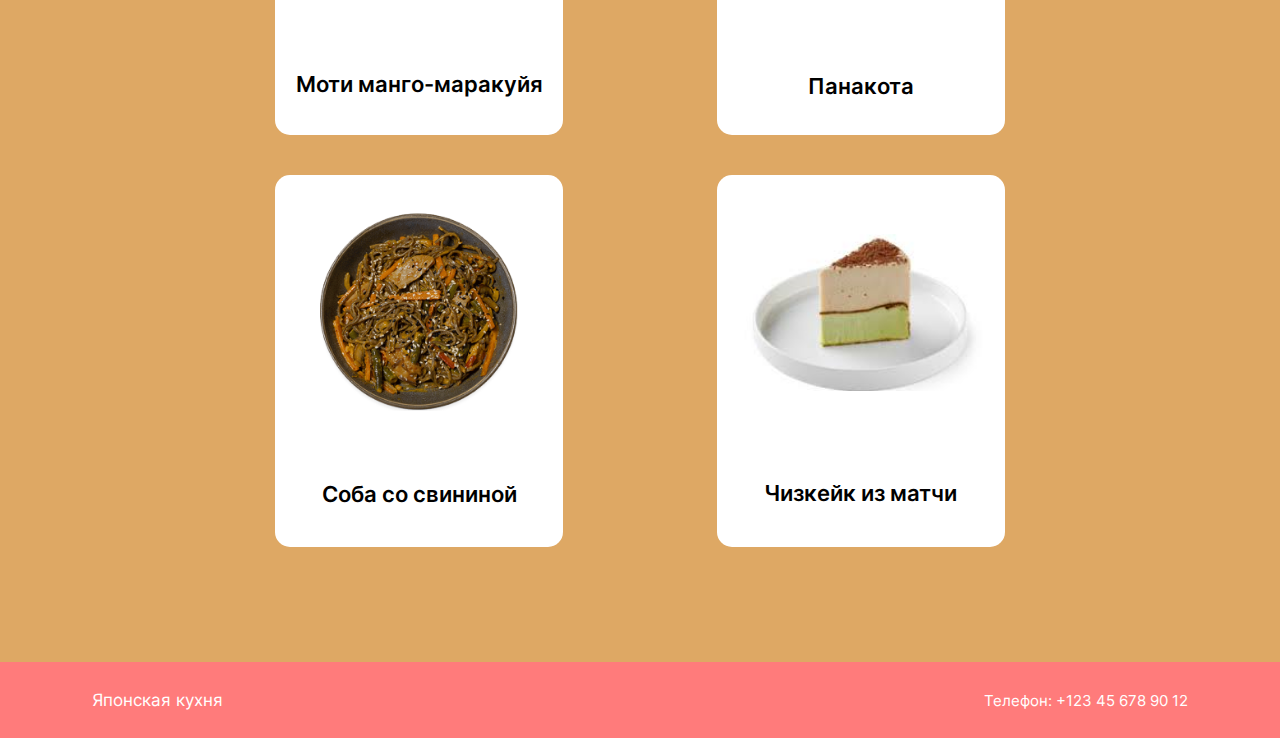
==== commit 42066a43: "Add files via upload" ====
--- a/index.html
+++ b/index.html
@@ -59,7 +59,7 @@
     </dialog>
 
     <section class="lists">
-        <div class="list static">
+        <div class="static">
             <img src="Images/menu.png" alt="menu" id="toggle">
         </div>
         <div class="toggle">
--- a/lists.css
+++ b/lists.css
@@ -1,26 +1,3 @@
-/* .lists {
-    margin: auto;
-    display: flex;
-    flex-shrink: 0;
-    height: 85px;
-    justify-content: space-around;
-    background-color: DEA864;
-    div {
-        display: flex;
-        flex-direction: row;
-        align-items: center;
-        justify-content: center;
-        a {
-            margin: 20px;
-            color: white;
-            font-size: 25px;
-            font-family: Inter-Regular;
-            padding: 8px;
-            text-decoration: none;
-        }
-    }
-} */
-
 .lists {
     margin: auto;
     display: flex;
@@ -30,11 +7,17 @@
 }
 
 .toggle {
-    display: none;
+    display: flex;
     flex-direction: row;
     align-items: flex-start;
     justify-content: space-around;
     width: 100%;
+    height: 100%;
+}
+
+.static {
+    z-index: 1;
+    display: none;
 }
 
 .list {
@@ -42,6 +25,8 @@
     flex-direction: row;
     align-items: center;
     justify-content: center;
+    width: 100%;
+    height: 100%;
     a {
         margin: 20px;
         color: white;
@@ -73,13 +58,35 @@
     }
     .static {
         z-index: 1;
+        display: flex;
+        justify-content: flex-start;
+        align-items: center;
+        background-color: DEA864;
+        height: 85px;
+        width: 100%;
+        a {
+            margin: 20px;
+            color: white;
+            font-size: 25px;
+            font-family: Inter-Regular;
+            padding: 8px;
+            text-decoration: none;
+        }
+        img {
+            display: block;
+            width: 45px;
+            height: 50px;
+            padding: 0;
+            margin: 20px;
+            padding: 8px;
+            cursor: pointer;
+        }
     }
     .toggle {
         display: flex;
         flex-direction: column;
         align-items: flex-start;
         justify-content: center;
-        opacity: 0;
         z-index: 0;
     }
     .list {
@@ -103,6 +110,7 @@
             padding: 0;
             margin: 20px;
             padding: 8px;
+            cursor: pointer;
         }
     }
     .catalogList {
